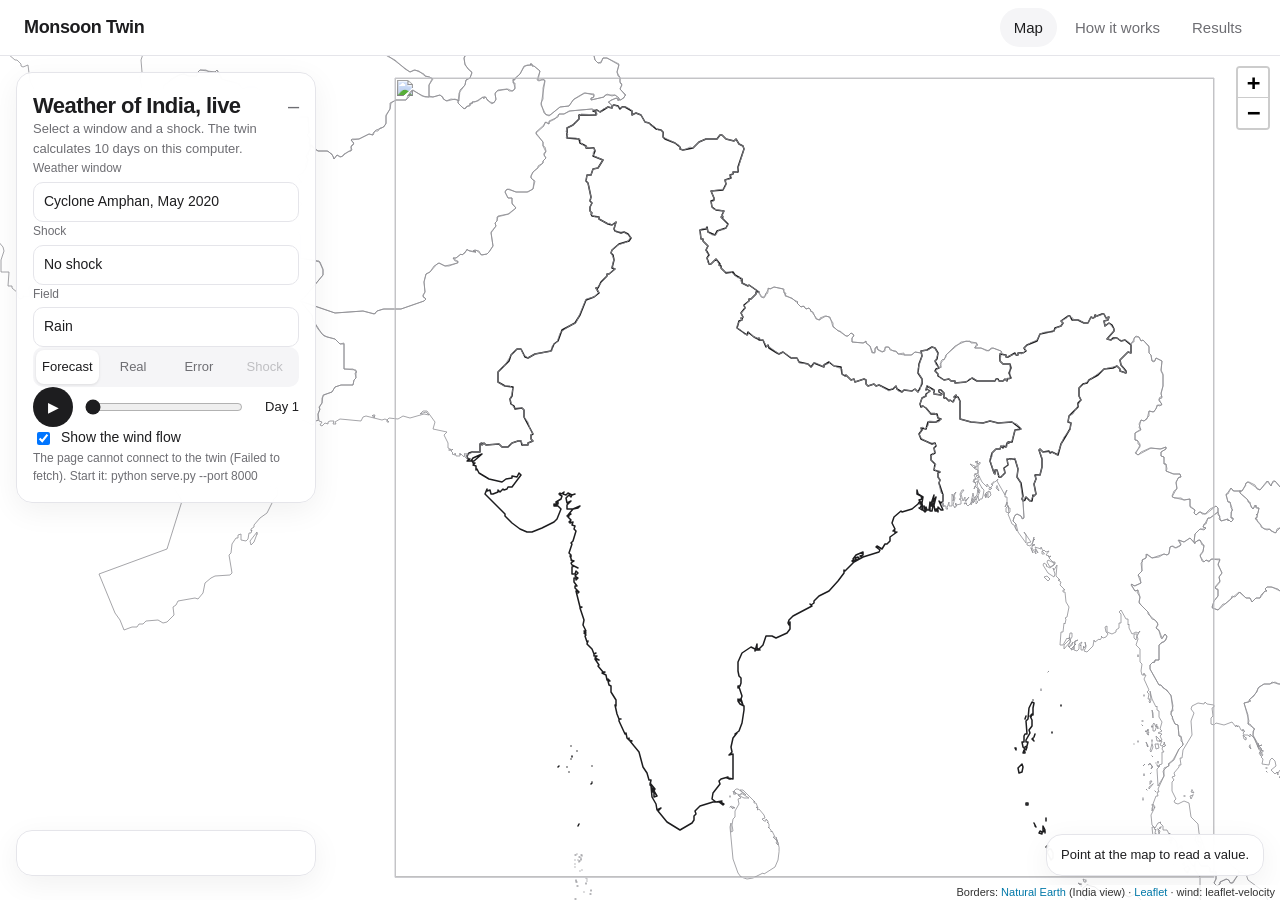
==== demo/index.html @ eb4d4fef "Add local demo site: live map with wind flow, captions, How it works and Results pages" ====
<!doctype html>
<html lang="en">
<head>
<meta charset="utf-8">
<meta name="viewport" content="width=device-width, initial-scale=1">
<title>Monsoon Twin · Map</title>
<link rel="icon" href="data:,">
<link rel="stylesheet" href="vendor/leaflet.css">
<link rel="stylesheet" href="vendor/leaflet-velocity.min.css">
<link rel="stylesheet" href="style.css">
</head>
<body>
<header class="top">
  <a class="brand" href="index.html">Monsoon Twin</a>
  <nav aria-label="Pages"><a href="index.html" aria-current="page">Map</a><a href="how.html">How it works</a><a href="results.html">Results</a></nav>
</header>
<div class="mapwrap">
  <div id="map" role="application" aria-label="Map of India with the twin's weather"></div>

  <details class="card panel" id="panel" open>
    <summary><h1>Weather of India, live</h1></summary>
    <p class="hint">Select a window and a shock. The twin calculates 10 days on this computer.</p>
    <label>Weather window <select id="win"></select></label>
    <label>Shock
      <select id="shock">
        <option value="none">No shock</option>
        <option value="warm_ocean">Warmer Bay of Bengal (+3 °C, +15% moisture)</option>
        <option value="monsoon_stall">Weaker Arabian Sea wind (−40%)</option>
        <option value="arabian_heat">Warmer Arabian Sea (+2.5 °C)</option>
      </select>
    </label>
    <label>Field
      <select id="field">
        <option value="1">Rain</option><option value="0">Temperature</option><option value="6">Wind speed</option>
        <option value="5">Water vapour</option><option value="4">Sea-level pressure</option>
      </select>
    </label>
    <div class="seg four" role="group" aria-label="View">
      <button data-view="forecast" aria-pressed="true">Forecast</button>
      <button data-view="real" aria-pressed="false">Real</button>
      <button data-view="error" aria-pressed="false">Error</button>
      <button data-view="shock" id="v-shock" aria-pressed="false" disabled>Shock</button>
    </div>
    <div class="dayrow">
      <button class="play" id="play" aria-label="Play">▶</button>
      <input id="day" type="range" min="1" max="8" value="1" aria-label="Forecast day">
      <span class="daylabel" id="daylabel">Day 1</span>
    </div>
    <label class="check"><input type="checkbox" id="wind" checked> Show the wind flow</label>
    <div class="status" id="status" role="status"></div>
  </details>

  <div class="card caption" id="cap" aria-live="polite">
    <div class="t" id="captitle"></div>
    <p id="captext"></p>
  </div>

  <div class="card legend">
    <div class="title" id="legtitle"></div>
    <canvas id="bar" width="300" height="10"></canvas>
    <div class="ticks"><span id="lo"></span><span id="mid"></span><span id="hi"></span></div>
  </div>
  <div class="card readout" id="readout">Point at the map to read a value.</div>
</div>
<script src="vendor/leaflet.js"></script>
<script src="vendor/leaflet-velocity.min.js"></script>
<script src="data/borders.js"></script>
<script src="windows.js"></script>
<script src="app.js"></script>
</body>
</html>
---- demo/vendor/leaflet.css ----
/* required styles */

.leaflet-pane,
.leaflet-tile,
.leaflet-marker-icon,
.leaflet-marker-shadow,
.leaflet-tile-container,
.leaflet-pane > svg,
.leaflet-pane > canvas,
.leaflet-zoom-box,
.leaflet-image-layer,
.leaflet-layer {
	position: absolute;
	left: 0;
	top: 0;
	}
.leaflet-container {
	overflow: hidden;
	}
.leaflet-tile,
.leaflet-marker-icon,
.leaflet-marker-shadow {
	-webkit-user-select: none;
	   -moz-user-select: none;
	        user-select: none;
	  -webkit-user-drag: none;
	}
/* Prevents IE11 from highlighting tiles in blue */
.leaflet-tile::selection {
	background: transparent;
}
/* Safari renders non-retina tile on retina better with this, but Chrome is worse */
.leaflet-safari .leaflet-tile {
	image-rendering: -webkit-optimize-contrast;
	}
/* hack that prevents hw layers "stretching" when loading new tiles */
.leaflet-safari .leaflet-tile-container {
	width: 1600px;
	height: 1600px;
	-webkit-transform-origin: 0 0;
	}
.leaflet-marker-icon,
.leaflet-marker-shadow {
	display: block;
	}
/* .leaflet-container svg: reset svg max-width decleration shipped in Joomla! (joomla.org) 3.x */
/* .leaflet-container img: map is broken in FF if you have max-width: 100% on tiles */
.leaflet-container .leaflet-overlay-pane svg {
	max-width: none !important;
	max-height: none !important;
	}
.leaflet-container .leaflet-marker-pane img,
.leaflet-container .leaflet-shadow-pane img,
.leaflet-container .leaflet-tile-pane img,
.leaflet-container img.leaflet-image-layer,
.leaflet-container .leaflet-tile {
	max-width: none !important;
	max-height: none !important;
	width: auto;
	padding: 0;
	}

.leaflet-container img.leaflet-tile {
	/* See: https://bugs.chromium.org/p/chromium/issues/detail?id=600120 */
	mix-blend-mode: plus-lighter;
}

.leaflet-container.leaflet-touch-zoom {
	-ms-touch-action: pan-x pan-y;
	touch-action: pan-x pan-y;
	}
.leaflet-container.leaflet-touch-drag {
	-ms-touch-action: pinch-zoom;
	/* Fallback for FF which doesn't support pinch-zoom */
	touch-action: none;
	touch-action: pinch-zoom;
}
.leaflet-container.leaflet-touch-drag.leaflet-touch-zoom {
	-ms-touch-action: none;
	touch-action: none;
}
.leaflet-container {
	-webkit-tap-highlight-color: transparent;
}
.leaflet-container a {
	-webkit-tap-highlight-color: rgba(51, 181, 229, 0.4);
}
.leaflet-tile {
	filter: inherit;
	visibility: hidden;
	}
.leaflet-tile-loaded {
	visibility: inherit;
	}
.leaflet-zoom-box {
	width: 0;
	height: 0;
	-moz-box-sizing: border-box;
	     box-sizing: border-box;
	z-index: 800;
	}
/* workaround for https://bugzilla.mozilla.org/show_bug.cgi?id=888319 */
.leaflet-overlay-pane svg {
	-moz-user-select: none;
	}

.leaflet-pane         { z-index: 400; }

.leaflet-tile-pane    { z-index: 200; }
.leaflet-overlay-pane { z-index: 400; }
.leaflet-shadow-pane  { z-index: 500; }
.leaflet-marker-pane  { z-index: 600; }
.leaflet-tooltip-pane   { z-index: 650; }
.leaflet-popup-pane   { z-index: 700; }

.leaflet-map-pane canvas { z-index: 100; }
.leaflet-map-pane svg    { z-index: 200; }

.leaflet-vml-shape {
	width: 1px;
	height: 1px;
	}
.lvml {
	behavior: url(#default#VML);
	display: inline-block;
	position: absolute;
	}


/* control positioning */

.leaflet-control {
	position: relative;
	z-index: 800;
	pointer-events: visiblePainted; /* IE 9-10 doesn't have auto */
	pointer-events: auto;
	}
.leaflet-top,
.leaflet-bottom {
	position: absolute;
	z-index: 1000;
	pointer-events: none;
	}
.leaflet-top {
	top: 0;
	}
.leaflet-right {
	right: 0;
	}
.leaflet-bottom {
	bottom: 0;
	}
.leaflet-left {
	left: 0;
	}
.leaflet-control {
	float: left;
	clear: both;
	}
.leaflet-right .leaflet-control {
	float: right;
	}
.leaflet-top .leaflet-control {
	margin-top: 10px;
	}
.leaflet-bottom .leaflet-control {
	margin-bottom: 10px;
	}
.leaflet-left .leaflet-control {
	margin-left: 10px;
	}
.leaflet-right .leaflet-control {
	margin-right: 10px;
	}


/* zoom and fade animations */

.leaflet-fade-anim .leaflet-popup {
	opacity: 0;
	-webkit-transition: opacity 0.2s linear;
	   -moz-transition: opacity 0.2s linear;
	        transition: opacity 0.2s linear;
	}
.leaflet-fade-anim .leaflet-map-pane .leaflet-popup {
	opacity: 1;
	}
.leaflet-zoom-animated {
	-webkit-transform-origin: 0 0;
	    -ms-transform-origin: 0 0;
	        transform-origin: 0 0;
	}
svg.leaflet-zoom-animated {
	will-change: transform;
}

.leaflet-zoom-anim .leaflet-zoom-animated {
	-webkit-transition: -webkit-transform 0.25s cubic-bezier(0,0,0.25,1);
	   -moz-transition:    -moz-transform 0.25s cubic-bezier(0,0,0.25,1);
	        transition:         transform 0.25s cubic-bezier(0,0,0.25,1);
	}
.leaflet-zoom-anim .leaflet-tile,
.leaflet-pan-anim .leaflet-tile {
	-webkit-transition: none;
	   -moz-transition: none;
	        transition: none;
	}

.leaflet-zoom-anim .leaflet-zoom-hide {
	visibility: hidden;
	}


/* cursors */

.leaflet-interactive {
	cursor: pointer;
	}
.leaflet-grab {
	cursor: -webkit-grab;
	cursor:    -moz-grab;
	cursor:         grab;
	}
.leaflet-crosshair,
.leaflet-crosshair .leaflet-interactive {
	cursor: crosshair;
	}
.leaflet-popup-pane,
.leaflet-control {
	cursor: auto;
	}
.leaflet-dragging .leaflet-grab,
.leaflet-dragging .leaflet-grab .leaflet-interactive,
.leaflet-dragging .leaflet-marker-draggable {
	cursor: move;
	cursor: -webkit-grabbing;
	cursor:    -moz-grabbing;
	cursor:         grabbing;
	}

/* marker & overlays interactivity */
.leaflet-marker-icon,
.leaflet-marker-shadow,
.leaflet-image-layer,
.leaflet-pane > svg path,
.leaflet-tile-container {
	pointer-events: none;
	}

.leaflet-marker-icon.leaflet-interactive,
.leaflet-image-layer.leaflet-interactive,
.leaflet-pane > svg path.leaflet-interactive,
svg.leaflet-image-layer.leaflet-interactive path {
	pointer-events: visiblePainted; /* IE 9-10 doesn't have auto */
	pointer-events: auto;
	}

/* visual tweaks */

.leaflet-container {
	background: #ddd;
	outline-offset: 1px;
	}
.leaflet-container a {
	color: #0078A8;
	}
.leaflet-zoom-box {
	border: 2px dotted #38f;
	background: rgba(255,255,255,0.5);
	}


/* general typography */
.leaflet-container {
	font-family: "Helvetica Neue", Arial, Helvetica, sans-serif;
	font-size: 12px;
	font-size: 0.75rem;
	line-height: 1.5;
	}


/* general toolbar styles */

.leaflet-bar {
	box-shadow: 0 1px 5px rgba(0,0,0,0.65);
	border-radius: 4px;
	}
.leaflet-bar a {
	background-color: #fff;
	border-bottom: 1px solid #ccc;
	width: 26px;
	height: 26px;
	line-height: 26px;
	display: block;
	text-align: center;
	text-decoration: none;
	color: black;
	}
.leaflet-bar a,
.leaflet-control-layers-toggle {
	background-position: 50% 50%;
	background-repeat: no-repeat;
	display: block;
	}
.leaflet-bar a:hover,
.leaflet-bar a:focus {
	background-color: #f4f4f4;
	}
.leaflet-bar a:first-child {
	border-top-left-radius: 4px;
	border-top-right-radius: 4px;
	}
.leaflet-bar a:last-child {
	border-bottom-left-radius: 4px;
	border-bottom-right-radius: 4px;
	border-bottom: none;
	}
.leaflet-bar a.leaflet-disabled {
	cursor: default;
	background-color: #f4f4f4;
	color: #bbb;
	}

.leaflet-touch .leaflet-bar a {
	width: 30px;
	height: 30px;
	line-height: 30px;
	}
.leaflet-touch .leaflet-bar a:first-child {
	border-top-left-radius: 2px;
	border-top-right-radius: 2px;
	}
.leaflet-touch .leaflet-bar a:last-child {
	border-bottom-left-radius: 2px;
	border-bottom-right-radius: 2px;
	}

/* zoom control */

.leaflet-control-zoom-in,
.leaflet-control-zoom-out {
	font: bold 18px 'Lucida Console', Monaco, monospace;
	text-indent: 1px;
	}

.leaflet-touch .leaflet-control-zoom-in, .leaflet-touch .leaflet-control-zoom-out  {
	font-size: 22px;
	}


/* layers control */

.leaflet-control-layers {
	box-shadow: 0 1px 5px rgba(0,0,0,0.4);
	background: #fff;
	border-radius: 5px;
	}
.leaflet-control-layers-toggle {
	background-image: url(images/layers.png);
	width: 36px;
	height: 36px;
	}
.leaflet-retina .leaflet-control-layers-toggle {
	background-image: url(images/layers-2x.png);
	background-size: 26px 26px;
	}
.leaflet-touch .leaflet-control-layers-toggle {
	width: 44px;
	height: 44px;
	}
.leaflet-control-layers .leaflet-control-layers-list,
.leaflet-control-layers-expanded .leaflet-control-layers-toggle {
	display: none;
	}
.leaflet-control-layers-expanded .leaflet-control-layers-list {
	display: block;
	position: relative;
	}
.leaflet-control-layers-expanded {
	padding: 6px 10px 6px 6px;
	color: #333;
	background: #fff;
	}
.leaflet-control-layers-scrollbar {
	overflow-y: scroll;
	overflow-x: hidden;
	padding-right: 5px;
	}
.leaflet-control-layers-selector {
	margin-top: 2px;
	position: relative;
	top: 1px;
	}
.leaflet-control-layers label {
	display: block;
	font-size: 13px;
	font-size: 1.08333em;
	}
.leaflet-control-layers-separator {
	height: 0;
	border-top: 1px solid #ddd;
	margin: 5px -10px 5px -6px;
	}

/* Default icon URLs */
.leaflet-default-icon-path { /* used only in path-guessing heuristic, see L.Icon.Default */
	background-image: url(images/marker-icon.png);
	}


/* attribution and scale controls */

.leaflet-container .leaflet-control-attribution {
	background: #fff;
	background: rgba(255, 255, 255, 0.8);
	margin: 0;
	}
.leaflet-control-attribution,
.leaflet-control-scale-line {
	padding: 0 5px;
	color: #333;
	line-height: 1.4;
	}
.leaflet-control-attribution a {
	text-decoration: none;
	}
.leaflet-control-attribution a:hover,
.leaflet-control-attribution a:focus {
	text-decoration: underline;
	}
.leaflet-attribution-flag {
	display: inline !important;
	vertical-align: baseline !important;
	width: 1em;
	height: 0.6669em;
	}
.leaflet-left .leaflet-control-scale {
	margin-left: 5px;
	}
.leaflet-bottom .leaflet-control-scale {
	margin-bottom: 5px;
	}
.leaflet-control-scale-line {
	border: 2px solid #777;
	border-top: none;
	line-height: 1.1;
	padding: 2px 5px 1px;
	white-space: nowrap;
	-moz-box-sizing: border-box;
	     box-sizing: border-box;
	background: rgba(255, 255, 255, 0.8);
	text-shadow: 1px 1px #fff;
	}
.leaflet-control-scale-line:not(:first-child) {
	border-top: 2px solid #777;
	border-bottom: none;
	margin-top: -2px;
	}
.leaflet-control-scale-line:not(:first-child):not(:last-child) {
	border-bottom: 2px solid #777;
	}

.leaflet-touch .leaflet-control-attribution,
.leaflet-touch .leaflet-control-layers,
.leaflet-touch .leaflet-bar {
	box-shadow: none;
	}
.leaflet-touch .leaflet-control-layers,
.leaflet-touch .leaflet-bar {
	border: 2px solid rgba(0,0,0,0.2);
	background-clip: padding-box;
	}


/* popup */

.leaflet-popup {
	position: absolute;
	text-align: center;
	margin-bottom: 20px;
	}
.leaflet-popup-content-wrapper {
	padding: 1px;
	text-align: left;
	border-radius: 12px;
	}
.leaflet-popup-content {
	margin: 13px 24px 13px 20px;
	line-height: 1.3;
	font-size: 13px;
	font-size: 1.08333em;
	min-height: 1px;
	}
.leaflet-popup-content p {
	margin: 17px 0;
	margin: 1.3em 0;
	}
.leaflet-popup-tip-container {
	width: 40px;
	height: 20px;
	position: absolute;
	left: 50%;
	margin-top: -1px;
	margin-left: -20px;
	overflow: hidden;
	pointer-events: none;
	}
.leaflet-popup-tip {
	width: 17px;
	height: 17px;
	padding: 1px;

	margin: -10px auto 0;
	pointer-events: auto;

	-webkit-transform: rotate(45deg);
	   -moz-transform: rotate(45deg);
	    -ms-transform: rotate(45deg);
	        transform: rotate(45deg);
	}
.leaflet-popup-content-wrapper,
.leaflet-popup-tip {
	background: white;
	color: #333;
	box-shadow: 0 3px 14px rgba(0,0,0,0.4);
	}
.leaflet-container a.leaflet-popup-close-button {
	position: absolute;
	top: 0;
	right: 0;
	border: none;
	text-align: center;
	width: 24px;
	height: 24px;
	font: 16px/24px Tahoma, Verdana, sans-serif;
	color: #757575;
	text-decoration: none;
	background: transparent;
	}
.leaflet-container a.leaflet-popup-close-button:hover,
.leaflet-container a.leaflet-popup-close-button:focus {
	color: #585858;
	}
.leaflet-popup-scrolled {
	overflow: auto;
	}

.leaflet-oldie .leaflet-popup-content-wrapper {
	-ms-zoom: 1;
	}
.leaflet-oldie .leaflet-popup-tip {
	width: 24px;
	margin: 0 auto;

	-ms-filter: "progid:DXImageTransform.Microsoft.Matrix(M11=0.70710678, M12=0.70710678, M21=-0.70710678, M22=0.70710678)";
	filter: progid:DXImageTransform.Microsoft.Matrix(M11=0.70710678, M12=0.70710678, M21=-0.70710678, M22=0.70710678);
	}

.leaflet-oldie .leaflet-control-zoom,
.leaflet-oldie .leaflet-control-layers,
.leaflet-oldie .leaflet-popup-content-wrapper,
.leaflet-oldie .leaflet-popup-tip {
	border: 1px solid #999;
	}


/* div icon */

.leaflet-div-icon {
	background: #fff;
	border: 1px solid #666;
	}


/* Tooltip */
/* Base styles for the element that has a tooltip */
.leaflet-tooltip {
	position: absolute;
	padding: 6px;
	background-color: #fff;
	border: 1px solid #fff;
	border-radius: 3px;
	color: #222;
	white-space: nowrap;
	-webkit-user-select: none;
	-moz-user-select: none;
	-ms-user-select: none;
	user-select: none;
	pointer-events: none;
	box-shadow: 0 1px 3px rgba(0,0,0,0.4);
	}
.leaflet-tooltip.leaflet-interactive {
	cursor: pointer;
	pointer-events: auto;
	}
.leaflet-tooltip-top:before,
.leaflet-tooltip-bottom:before,
.leaflet-tooltip-left:before,
.leaflet-tooltip-right:before {
	position: absolute;
	pointer-events: none;
	border: 6px solid transparent;
	background: transparent;
	content: "";
	}

/* Directions */

.leaflet-tooltip-bottom {
	margin-top: 6px;
}
.leaflet-tooltip-top {
	margin-top: -6px;
}
.leaflet-tooltip-bottom:before,
.leaflet-tooltip-top:before {
	left: 50%;
	margin-left: -6px;
	}
.leaflet-tooltip-top:before {
	bottom: 0;
	margin-bottom: -12px;
	border-top-color: #fff;
	}
.leaflet-tooltip-bottom:before {
	top: 0;
	margin-top: -12px;
	margin-left: -6px;
	border-bottom-color: #fff;
	}
.leaflet-tooltip-left {
	margin-left: -6px;
}
.leaflet-tooltip-right {
	margin-left: 6px;
}
.leaflet-tooltip-left:before,
.leaflet-tooltip-right:before {
	top: 50%;
	margin-top: -6px;
	}
.leaflet-tooltip-left:before {
	right: 0;
	margin-right: -12px;
	border-left-color: #fff;
	}
.leaflet-tooltip-right:before {
	left: 0;
	margin-left: -12px;
	border-right-color: #fff;
	}

/* Printing */

@media print {
	/* Prevent printers from removing background-images of controls. */
	.leaflet-control {
		-webkit-print-color-adjust: exact;
		print-color-adjust: exact;
		}
	}
---- demo/style.css ----
:root {
  --bg: #ffffff; --ink: #1d1d1f; --muted: #6e6e73; --line: #e5e5ea; --soft: #f5f5f7;
  --accent: #0a66d6; --ease: cubic-bezier(.2, .8, .2, 1); --header: 56px;
  color-scheme: light;
}
* { box-sizing: border-box; }
html, body { margin: 0; background: var(--bg); color: var(--ink); }
body { font: 16px/1.55 -apple-system, BlinkMacSystemFont, "SF Pro Text", "Helvetica Neue", sans-serif; }
a { color: inherit; }

/* header and page navigation */
.top { height: var(--header); display: flex; align-items: center; justify-content: space-between; padding: 0 24px;
       border-bottom: 1px solid var(--line); background: var(--bg); position: relative; z-index: 1000; }
.brand { font-weight: 600; letter-spacing: -0.02em; font-size: 18px; text-decoration: none; }
.top nav { display: flex; gap: 4px; }
.top nav a { text-decoration: none; color: var(--muted); padding: 8px 14px; border-radius: 999px; font-size: 15px;
             transition: background .2s var(--ease), color .2s var(--ease); }
.top nav a:hover { background: var(--soft); color: var(--ink); }
.top nav a[aria-current="page"] { color: var(--ink); background: var(--soft); font-weight: 500; }
a:focus-visible, button:focus-visible, select:focus-visible, input:focus-visible { outline: 2px solid var(--accent); outline-offset: 2px; }

/* map page */
.mapwrap { position: relative; height: calc(100vh - var(--header)); height: calc(100dvh - var(--header)); }
#map { position: absolute; inset: 0; background: var(--bg); }
.leaflet-container { background: var(--bg); font: inherit; }
.card { position: absolute; z-index: 900; background: rgba(255, 255, 255, .92); backdrop-filter: blur(12px);
        border: 1px solid var(--line); border-radius: 16px; box-shadow: 0 8px 30px rgba(0, 0, 0, .06); }
.panel { top: 16px; left: 16px; width: min(300px, calc(100% - 32px)); padding: 16px; display: grid; gap: 12px; }
.panel h1 { font-size: 22px; letter-spacing: -0.025em; margin: 0; font-weight: 600; }
.hint { color: var(--muted); font-size: 13px; margin: -4px 0 0; }
label { display: grid; gap: 4px; font-size: 12px; font-weight: 500; color: var(--muted); }
select { appearance: none; font: inherit; font-size: 14px; color: var(--ink); background: var(--bg); min-height: 40px;
         padding: 8px 10px; border: 1px solid var(--line); border-radius: 10px; transition: border-color .2s var(--ease); }
select:hover { border-color: #c7c7cc; }
.seg { display: grid; grid-template-columns: repeat(3, 1fr); background: var(--soft); border-radius: 10px; padding: 3px; gap: 3px; }
.seg button { font: inherit; font-size: 13px; border: 0; background: transparent; color: var(--muted); border-radius: 8px;
              min-height: 34px; cursor: pointer; transition: background .2s var(--ease), color .2s var(--ease); }
.seg button[aria-pressed="true"] { background: var(--bg); color: var(--ink); box-shadow: 0 1px 3px rgba(0, 0, 0, .1); font-weight: 500; }
.seg button:disabled { opacity: .4; cursor: not-allowed; }
.dayrow { display: grid; grid-template-columns: 40px 1fr auto; align-items: center; gap: 10px; }
.play { width: 40px; height: 40px; border-radius: 50%; border: 0; background: var(--ink); color: #fff; cursor: pointer;
        font-size: 14px; transition: transform .15s var(--ease); }
.play:hover { transform: scale(1.05); }
input[type=range] { accent-color: var(--ink); width: 100%; }
.daylabel { font-size: 13px; font-variant-numeric: tabular-nums; min-width: 48px; text-align: right; }
.check { display: flex; align-items: center; gap: 8px; font-size: 14px; color: var(--ink); font-weight: 400; }
.status { font-size: 12px; color: var(--muted); min-height: 18px; }
.legend { left: 16px; bottom: 24px; padding: 12px 14px; width: min(300px, calc(100% - 32px)); }
.legend .title { font-size: 12px; font-weight: 500; color: var(--muted); margin-bottom: 6px; }
.legend canvas { width: 100%; height: 10px; border-radius: 5px; display: block; }
.legend .ticks { display: flex; justify-content: space-between; font-size: 12px; font-variant-numeric: tabular-nums; margin-top: 4px; }
.readout { right: 16px; bottom: 24px; padding: 10px 14px; font-size: 13px; font-variant-numeric: tabular-nums; min-width: 200px; }
.leaflet-control-attribution { font-size: 11px; }

/* text pages */
.page { padding: 48px 48px 64px; max-width: 1600px; margin: 0 auto; }
.page h1 { font-size: 44px; letter-spacing: -0.035em; line-height: 1.05; margin: 0 0 12px; font-weight: 600; }
.lede { font-size: 19px; color: var(--muted); max-width: 820px; margin: 0 0 40px; }
.grid { display: grid; grid-template-columns: repeat(auto-fit, minmax(260px, 1fr)); gap: 24px; }
.block { border-top: 1px solid var(--ink); padding-top: 16px; }
.block h2 { font-size: 19px; letter-spacing: -0.015em; margin: 0 0 8px; font-weight: 600; }
.block p, .block li { color: #3a3a3c; margin: 0 0 8px; }
.block ol { padding-left: 20px; margin: 0; }
.tiles { display: grid; grid-template-columns: repeat(auto-fit, minmax(220px, 1fr)); gap: 16px; margin-bottom: 32px; }
.tile { background: var(--soft); border-radius: 16px; padding: 20px; }
.tile .k { font-size: 13px; color: var(--muted); }
.tile .v { font-size: 40px; letter-spacing: -0.03em; font-weight: 600; font-variant-numeric: tabular-nums; }
.tile .s { font-size: 13px; color: var(--muted); }
table { width: 100%; border-collapse: collapse; font-size: 15px; font-variant-numeric: tabular-nums; }
th, td { text-align: left; padding: 12px 10px; border-bottom: 1px solid var(--line); }
th { font-weight: 500; color: var(--muted); font-size: 13px; }
.num { text-align: right; }
.note { color: var(--muted); font-size: 14px; max-width: 900px; }
@media (max-width: 720px) {
  .page { padding: 32px 16px 48px; } .page h1 { font-size: 34px; }
  .top { padding: 0 12px; } .top nav a { padding: 8px 10px; font-size: 14px; }
  .readout { display: none; }
}

/* day caption: what is happening */
.caption { top: 16px; left: 340px; right: 72px; margin: 0 auto; max-width: 640px; padding: 14px 18px;
           opacity: 0; transform: translateY(-6px); transition: opacity .6s var(--ease), transform .6s var(--ease); }
.caption.in { opacity: 1; transform: none; }
.caption .t { font-size: 12px; font-weight: 600; letter-spacing: .02em; color: var(--muted); text-transform: uppercase; margin-bottom: 4px; }
.caption p { margin: 0; font-size: 16px; line-height: 1.45; }
.seg.four { grid-template-columns: repeat(4, 1fr); }
@media (max-width: 720px) {
  .caption { left: 16px; right: 16px; top: auto; bottom: 120px; }
  .panel { max-height: 46vh; overflow: auto; }
}

/* the control panel: drop-downs fit the card; a disclosure on phones */
.panel label, .panel select { min-width: 0; width: 100%; }
.panel select { text-overflow: ellipsis; }
.panel summary { list-style: none; cursor: pointer; display: flex; align-items: center; justify-content: space-between; }
.panel summary::-webkit-details-marker { display: none; }
.panel summary::after { content: "–"; color: var(--muted); font-size: 20px; line-height: 1; }
.panel:not([open]) summary::after { content: "+"; }
.panel:not([open]) { gap: 0; }
details.panel[open] > :not(summary) { animation: fade .25s var(--ease); }
@keyframes fade { from { opacity: 0; transform: translateY(-4px); } to { opacity: 1; transform: none; } }
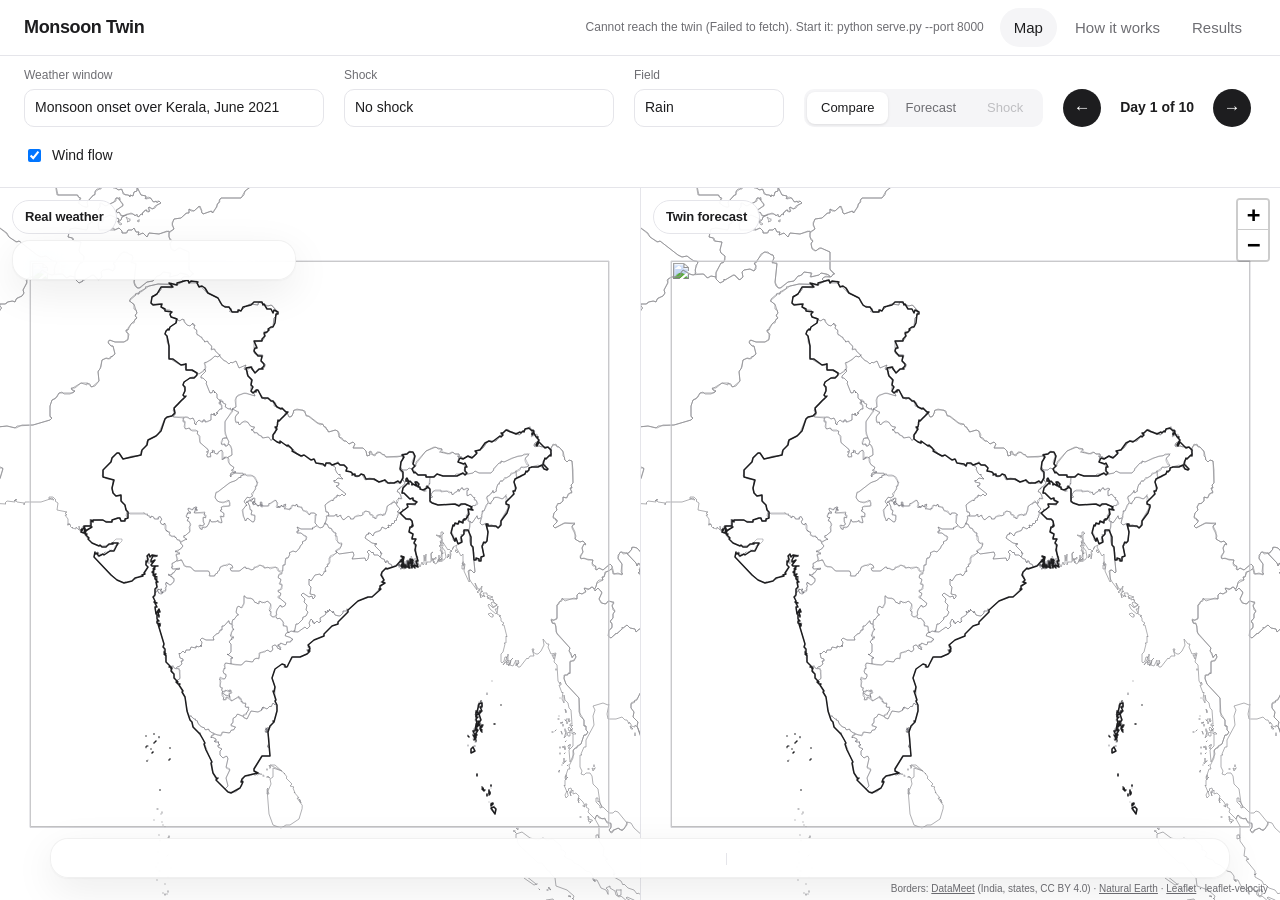
==== commit 0f4e908d: "Demo: real weather left, step-by-step days, peak and error markers, headline" ====
--- a/demo/index.html
+++ b/demo/index.html
@@ -9,62 +9,79 @@
 <link rel="stylesheet" href="vendor/leaflet-velocity.min.css">
 <link rel="stylesheet" href="style.css">
 </head>
-<body>
+<body class="app">
 <header class="top">
   <a class="brand" href="index.html">Monsoon Twin</a>
+  <div class="status" id="status" role="status"></div>
   <nav aria-label="Pages"><a href="index.html" aria-current="page">Map</a><a href="how.html">How it works</a><a href="results.html">Results</a></nav>
 </header>
-<div class="mapwrap">
-  <div id="map" role="application" aria-label="Map of India with the twin's weather"></div>
 
-  <details class="card panel" id="panel" open>
-    <summary><h1>Weather of India, live</h1></summary>
-    <p class="hint">Select a window and a shock. The twin calculates 10 days on this computer.</p>
-    <label>Weather window <select id="win"></select></label>
-    <label>Shock
-      <select id="shock">
-        <option value="none">No shock</option>
-        <option value="warm_ocean">Warmer Bay of Bengal (+3 °C, +15% moisture)</option>
-        <option value="monsoon_stall">Weaker Arabian Sea wind (−40%)</option>
-        <option value="arabian_heat">Warmer Arabian Sea (+2.5 °C)</option>
-      </select>
-    </label>
-    <label>Field
-      <select id="field">
-        <option value="1">Rain</option><option value="0">Temperature</option><option value="6">Wind speed</option>
-        <option value="5">Water vapour</option><option value="4">Sea-level pressure</option>
-      </select>
-    </label>
-    <div class="seg four" role="group" aria-label="View">
-      <button data-view="forecast" aria-pressed="true">Forecast</button>
-      <button data-view="real" aria-pressed="false">Real</button>
-      <button data-view="error" aria-pressed="false">Error</button>
-      <button data-view="shock" id="v-shock" aria-pressed="false" disabled>Shock</button>
-    </div>
-    <div class="dayrow">
-      <button class="play" id="play" aria-label="Play">▶</button>
-      <input id="day" type="range" min="1" max="8" value="1" aria-label="Forecast day">
-      <span class="daylabel" id="daylabel">Day 1</span>
-    </div>
-    <label class="check"><input type="checkbox" id="wind" checked> Show the wind flow</label>
-    <div class="status" id="status" role="status"></div>
-  </details>
+<div class="toolbar" role="toolbar" aria-label="Map controls">
+  <label>Weather window <select id="win"></select></label>
+  <label>Shock
+    <select id="shock">
+      <option value="none">No shock</option>
+      <option value="warm_ocean">Warmer Bay of Bengal (+3 °C, +15% moisture)</option>
+      <option value="monsoon_stall">Weaker Arabian Sea wind (−40%)</option>
+      <option value="arabian_heat">Warmer Arabian Sea (+2.5 °C)</option>
+    </select>
+  </label>
+  <label>Field
+    <select id="field">
+      <option value="1">Rain</option><option value="0">Temperature</option><option value="6">Wind speed</option>
+      <option value="5">Water vapour</option><option value="4">Sea-level pressure</option>
+    </select>
+  </label>
+  <div class="seg" role="group" aria-label="View">
+    <button data-view="compare" aria-pressed="true">Compare</button>
+    <button data-view="forecast" aria-pressed="false">Forecast</button>
+    <button data-view="shock" id="v-shock" aria-pressed="false" disabled>Shock</button>
+  </div>
+  <div class="dayrow">
+    <button class="step" id="prev" aria-label="Previous day" title="Previous day (←)">←</button>
+    <span class="daylabel" id="daylabel">Day 1 of 10</span>
+    <button class="step" id="next" aria-label="Next day" title="Next day (→)">→</button>
+  </div>
+  <label class="check"><input type="checkbox" id="wind" checked> Wind flow</label>
+</div>
 
-  <div class="card caption" id="cap" aria-live="polite">
-    <div class="t" id="captitle"></div>
-    <p id="captext"></p>
+<div class="mapwrap two" id="wrap">
+  <div class="pane" id="paneA">
+    <div class="maplabel" id="title0">Real weather</div>
+    <div class="map" id="mapA" role="application" aria-label="Map of the real weather, or of the selected view"></div>
+  </div>
+  <div class="pane" id="paneB">
+    <div class="maplabel" id="title1">Twin forecast</div>
+    <div class="map" id="mapB" role="application" aria-label="Map of the twin's forecast"></div>
   </div>
 
   <div class="card legend">
     <div class="title" id="legtitle"></div>
-    <canvas id="bar" width="300" height="10"></canvas>
-    <div class="ticks"><span id="lo"></span><span id="mid"></span><span id="hi"></span></div>
+    <canvas id="bar" width="260" height="8"></canvas>
+    <div class="ticks"><span id="lo"></span><span id="hi"></span></div>
   </div>
-  <div class="card readout" id="readout">Point at the map to read a value.</div>
+
+  <section class="card dock" id="dock" aria-live="polite" aria-label="The selected day in numbers">
+    <div class="daytext">
+      <div class="eyebrow" id="eyebrow"></div>
+      <h2 class="headline" id="headline"></h2>
+      <p class="caption" id="captext"></p>
+      <div class="stats" id="stats"></div>
+    </div>
+    <div class="days">
+      <div class="tlhead" id="tlhead"></div>
+      <div class="timeline" id="timeline"></div>
+    </div>
+  </section>
+
+  <div class="card tip" id="tip" hidden></div>
+  <div class="credit">Borders: <a href="https://github.com/datameet/maps">DataMeet</a> (India, states, CC BY 4.0) ·
+    <a href="https://www.naturalearthdata.com">Natural Earth</a> · <a href="https://leafletjs.com">Leaflet</a> · leaflet-velocity</div>
 </div>
 <script src="vendor/leaflet.js"></script>
 <script src="vendor/leaflet-velocity.min.js"></script>
 <script src="data/borders.js"></script>
+<script src="data/india.js"></script>
 <script src="windows.js"></script>
 <script src="app.js"></script>
 </body>
--- a/demo/style.css
+++ b/demo/style.css
@@ -7,9 +7,10 @@
 html, body { margin: 0; background: var(--bg); color: var(--ink); }
 body { font: 16px/1.55 -apple-system, BlinkMacSystemFont, "SF Pro Text", "Helvetica Neue", sans-serif; }
 a { color: inherit; }
+a:focus-visible, button:focus-visible, select:focus-visible, input:focus-visible { outline: 2px solid var(--accent); outline-offset: 2px; }
 
 /* header and page navigation */
-.top { height: var(--header); display: flex; align-items: center; justify-content: space-between; padding: 0 24px;
+.top { height: var(--header); flex: none; display: flex; align-items: center; justify-content: space-between; padding: 0 24px;
        border-bottom: 1px solid var(--line); background: var(--bg); position: relative; z-index: 1000; }
 .brand { font-weight: 600; letter-spacing: -0.02em; font-size: 18px; text-decoration: none; }
 .top nav { display: flex; gap: 4px; }
@@ -17,40 +18,101 @@
              transition: background .2s var(--ease), color .2s var(--ease); }
 .top nav a:hover { background: var(--soft); color: var(--ink); }
 .top nav a[aria-current="page"] { color: var(--ink); background: var(--soft); font-weight: 500; }
-a:focus-visible, button:focus-visible, select:focus-visible, input:focus-visible { outline: 2px solid var(--accent); outline-offset: 2px; }
 
-/* map page */
-.mapwrap { position: relative; height: calc(100vh - var(--header)); height: calc(100dvh - var(--header)); }
-#map { position: absolute; inset: 0; background: var(--bg); }
-.leaflet-container { background: var(--bg); font: inherit; }
-.card { position: absolute; z-index: 900; background: rgba(255, 255, 255, .92); backdrop-filter: blur(12px);
-        border: 1px solid var(--line); border-radius: 16px; box-shadow: 0 8px 30px rgba(0, 0, 0, .06); }
-.panel { top: 16px; left: 16px; width: min(300px, calc(100% - 32px)); padding: 16px; display: grid; gap: 12px; }
-.panel h1 { font-size: 22px; letter-spacing: -0.025em; margin: 0; font-weight: 600; }
-.hint { color: var(--muted); font-size: 13px; margin: -4px 0 0; }
-label { display: grid; gap: 4px; font-size: 12px; font-weight: 500; color: var(--muted); }
-select { appearance: none; font: inherit; font-size: 14px; color: var(--ink); background: var(--bg); min-height: 40px;
-         padding: 8px 10px; border: 1px solid var(--line); border-radius: 10px; transition: border-color .2s var(--ease); }
+/* map page: header, toolbar, then the maps fill the rest of the window */
+body.app { height: 100vh; height: 100dvh; display: flex; flex-direction: column; overflow: hidden; }
+.toolbar { flex: none; display: flex; flex-wrap: wrap; align-items: flex-end; gap: 10px 20px; padding: 10px 24px 12px;
+           border-bottom: 1px solid var(--line); background: var(--bg); z-index: 990; }
+.toolbar label { display: grid; gap: 4px; font-size: 12px; font-weight: 500; color: var(--muted); }
+select { appearance: none; font: inherit; font-size: 14px; color: var(--ink); background: var(--bg); min-height: 38px;
+         padding: 7px 10px; border: 1px solid var(--line); border-radius: 10px; text-overflow: ellipsis;
+         transition: border-color .2s var(--ease); }
 select:hover { border-color: #c7c7cc; }
-.seg { display: grid; grid-template-columns: repeat(3, 1fr); background: var(--soft); border-radius: 10px; padding: 3px; gap: 3px; }
+#win { width: 300px; } #shock { width: 270px; } #field { width: 150px; }
+.seg { display: grid; grid-template-columns: repeat(4, auto); background: var(--soft); border-radius: 10px; padding: 3px; gap: 3px; }
 .seg button { font: inherit; font-size: 13px; border: 0; background: transparent; color: var(--muted); border-radius: 8px;
-              min-height: 34px; cursor: pointer; transition: background .2s var(--ease), color .2s var(--ease); }
+              min-height: 32px; padding: 0 14px; cursor: pointer; transition: background .2s var(--ease), color .2s var(--ease); }
 .seg button[aria-pressed="true"] { background: var(--bg); color: var(--ink); box-shadow: 0 1px 3px rgba(0, 0, 0, .1); font-weight: 500; }
 .seg button:disabled { opacity: .4; cursor: not-allowed; }
-.dayrow { display: grid; grid-template-columns: 40px 1fr auto; align-items: center; gap: 10px; }
-.play { width: 40px; height: 40px; border-radius: 50%; border: 0; background: var(--ink); color: #fff; cursor: pointer;
-        font-size: 14px; transition: transform .15s var(--ease); }
-.play:hover { transform: scale(1.05); }
-input[type=range] { accent-color: var(--ink); width: 100%; }
-.daylabel { font-size: 13px; font-variant-numeric: tabular-nums; min-width: 48px; text-align: right; }
-.check { display: flex; align-items: center; gap: 8px; font-size: 14px; color: var(--ink); font-weight: 400; }
-.status { font-size: 12px; color: var(--muted); min-height: 18px; }
-.legend { left: 16px; bottom: 24px; padding: 12px 14px; width: min(300px, calc(100% - 32px)); }
+.dayrow { display: flex; align-items: center; gap: 10px; }
+.step { width: 38px; height: 38px; border-radius: 50%; border: 0; background: var(--ink); color: #fff; cursor: pointer;
+        font-size: 17px; flex: none; transition: transform .15s var(--ease), opacity .2s var(--ease); }
+.step:hover:not(:disabled) { transform: scale(1.06); }
+.step:disabled { opacity: .25; cursor: default; }
+input[type=range] { accent-color: var(--ink); width: 150px; }
+.daylabel { font-size: 14px; font-weight: 600; font-variant-numeric: tabular-nums; min-width: 92px; text-align: center; }
+.toolbar .check { display: flex; align-items: center; gap: 8px; font-size: 14px; color: var(--ink); font-weight: 400; min-height: 38px; }
+.status { font-size: 12px; color: var(--muted); margin-left: auto; margin-right: 16px; font-variant-numeric: tabular-nums; }
+
+.mapwrap { flex: 1; position: relative; display: grid; grid-template-columns: 1fr; min-height: 0; }
+.mapwrap.two { grid-template-columns: 1fr 1fr; }
+.pane { position: relative; min-width: 0; min-height: 0; }
+#paneB { display: none; border-left: 1px solid var(--line); }
+.two #paneB { display: block; }
+.two .only-one { display: none; }
+.map { position: absolute; inset: 0; background: var(--bg); }
+.leaflet-container { background: var(--bg); font: inherit; }
+.maplabel { position: absolute; z-index: 800; top: 12px; left: 12px; padding: 6px 12px; border-radius: 999px; font-size: 13px;
+            font-weight: 600; letter-spacing: -0.01em; background: rgba(255, 255, 255, .94); border: 1px solid var(--line); pointer-events: none; }
+
+.card { position: absolute; z-index: 900; background: rgba(255, 255, 255, .9); backdrop-filter: saturate(180%) blur(20px);
+        -webkit-backdrop-filter: saturate(180%) blur(20px); border: 1px solid rgba(0, 0, 0, .06); border-radius: 18px;
+        box-shadow: 0 1px 2px rgba(0, 0, 0, .04), 0 12px 40px rgba(0, 0, 0, .08); }
+.legend { left: 12px; top: 52px; padding: 10px 12px; width: 284px; }
 .legend .title { font-size: 12px; font-weight: 500; color: var(--muted); margin-bottom: 6px; }
-.legend canvas { width: 100%; height: 10px; border-radius: 5px; display: block; }
-.legend .ticks { display: flex; justify-content: space-between; font-size: 12px; font-variant-numeric: tabular-nums; margin-top: 4px; }
-.readout { right: 16px; bottom: 24px; padding: 10px 14px; font-size: 13px; font-variant-numeric: tabular-nums; min-width: 200px; }
-.leaflet-control-attribution { font-size: 11px; }
+.legend canvas { width: 100%; height: 8px; border-radius: 4px; display: block; }
+.legend .ticks { display: flex; justify-content: space-between; font-size: 11px; color: var(--muted); font-variant-numeric: tabular-nums; margin-top: 4px; }
+.credit { position: absolute; z-index: 800; right: 12px; bottom: 4px; font-size: 10px; color: var(--muted); }
+.credit a { color: var(--muted); }
+
+/* the numbers overlay: one day in detail, and all 10 days */
+.dock { left: 50%; bottom: 22px; transform: translateX(-50%); width: min(1180px, calc(100% - 32px));
+        display: grid; grid-template-columns: minmax(0, 1.3fr) minmax(0, 1fr); gap: 28px; padding: 14px 22px 12px; }
+.eyebrow { font-size: 11px; font-weight: 600; letter-spacing: .08em; text-transform: uppercase; color: var(--muted); }
+.dock .headline { font-size: 22px; line-height: 1.25; letter-spacing: -0.022em; font-weight: 650; margin: 6px 0 4px; }
+.dock .caption { font-size: 14px; line-height: 1.45; margin: 0 0 12px; color: #48484a; }
+.dock.in .daytext { animation: rise .45s var(--ease); }
+@keyframes rise { from { opacity: 0; transform: translateY(4px); } to { opacity: 1; transform: none; } }
+.stats { display: flex; flex-wrap: wrap; gap: 6px 22px; }
+.stat .k { font-size: 11px; color: var(--muted); letter-spacing: .01em; }
+.stat .v { font-size: 20px; font-weight: 600; letter-spacing: -0.02em; font-variant-numeric: tabular-nums; line-height: 1.2; }
+.stat .n { font-size: 11px; color: var(--muted); max-width: 200px; }
+.stat.good .v { color: #0b7a3e; } .stat.bad .v { color: #b3261e; }
+.stat.hot { background: #fdeceb; border-radius: 12px; padding: 4px 10px 6px; margin: -4px 0; }
+.stat.hot .v { color: #b3261e; }
+
+/* map markers: the real peak, the twin peak and the largest error */
+.pinbox { overflow: visible; }
+.pin { position: absolute; top: -12px; left: 12px; white-space: nowrap; font-size: 12px; line-height: 1; padding: 6px 9px;
+       border-radius: 999px; background: #1d1d1f; color: #fff; box-shadow: 0 4px 14px rgba(0, 0, 0, .18); font-variant-numeric: tabular-nums; }
+.pin.left { left: auto; right: 12px; }
+.pin b { font-weight: 600; margin-right: 4px; opacity: .85; }
+.pin.err { background: #b3261e; }
+.days { border-left: 1px solid var(--line); padding-left: 28px; display: flex; flex-direction: column; justify-content: flex-end; }
+.tlhead { font-size: 11px; color: var(--muted); margin-bottom: 8px; }
+.timeline { display: grid; grid-template-columns: repeat(10, minmax(0, 1fr)); gap: 6px; }
+.chip { font: inherit; border: 0; background: transparent; padding: 6px 0 4px; border-radius: 10px; cursor: pointer;
+        display: flex; flex-direction: column; align-items: center; gap: 4px; color: var(--ink);
+        transition: background .2s var(--ease); }
+.chip:hover { background: var(--soft); }
+.chip .track { height: 24px; width: 100%; display: flex; align-items: flex-end; justify-content: center; }
+.chip .bar { width: 60%; max-width: 22px; border-radius: 4px 4px 2px 2px; background: #c7c7cc; transition: background .2s var(--ease), height .4s var(--ease); }
+.chip.worse .bar { background: #e9b9b4; }
+.chip:hover .bar { background: #8e8e93; }
+.chip[aria-current="true"] .bar { background: var(--ink); }
+.chip[aria-current="true"].worse .bar { background: #b3261e; }
+.chip .val { font-size: 12px; font-weight: 600; font-variant-numeric: tabular-nums; }
+.chip .d { font-size: 10px; color: var(--muted); }
+.chip[aria-current="true"] .d { color: var(--ink); font-weight: 600; }
+
+/* the cursor tooltip */
+.tip { z-index: 950; min-width: 190px; padding: 10px 12px; pointer-events: none; border-radius: 14px; }
+.tip .state { font-size: 14px; font-weight: 600; letter-spacing: -0.01em; }
+.tip .state span { font-size: 11px; font-weight: 400; color: var(--muted); margin-left: 6px; text-transform: capitalize; }
+.tip .where { font-size: 11px; color: var(--muted); margin-bottom: 6px; }
+.tip .row { display: flex; justify-content: space-between; gap: 16px; font-size: 13px; font-variant-numeric: tabular-nums; }
+.tip .row b { font-weight: 600; }
+.tip .unit { font-size: 11px; color: var(--muted); text-align: right; }
 
 /* text pages */
 .page { padding: 48px 48px 64px; max-width: 1600px; margin: 0 auto; }
@@ -71,31 +133,14 @@
 th { font-weight: 500; color: var(--muted); font-size: 13px; }
 .num { text-align: right; }
 .note { color: var(--muted); font-size: 14px; max-width: 900px; }
+
+@media (max-width: 1100px) { .dock { grid-template-columns: 1fr; gap: 12px; } .days { border-left: 0; padding-left: 0; } }
 @media (max-width: 720px) {
   .page { padding: 32px 16px 48px; } .page h1 { font-size: 34px; }
   .top { padding: 0 12px; } .top nav a { padding: 8px 10px; font-size: 14px; }
-  .readout { display: none; }
+  .toolbar { padding: 8px 12px; gap: 8px 12px; } #win, #shock, #field { width: 100%; } .toolbar label { flex: 1 1 100%; }
+  .mapwrap.two { grid-template-columns: 1fr; grid-template-rows: 1fr 1fr; }
+  .two #paneB { border-left: 0; border-top: 1px solid var(--line); }
+  .legend { width: calc(100% - 24px); } .dock { bottom: 12px; padding: 12px 14px; } .stats { gap: 6px 18px; }
+  .stat .v { font-size: 18px; } .dock .headline { font-size: 18px; } .dock .caption { font-size: 13px; } .tip { display: none; }
 }
-
-/* day caption: what is happening */
-.caption { top: 16px; left: 340px; right: 72px; margin: 0 auto; max-width: 640px; padding: 14px 18px;
-           opacity: 0; transform: translateY(-6px); transition: opacity .6s var(--ease), transform .6s var(--ease); }
-.caption.in { opacity: 1; transform: none; }
-.caption .t { font-size: 12px; font-weight: 600; letter-spacing: .02em; color: var(--muted); text-transform: uppercase; margin-bottom: 4px; }
-.caption p { margin: 0; font-size: 16px; line-height: 1.45; }
-.seg.four { grid-template-columns: repeat(4, 1fr); }
-@media (max-width: 720px) {
-  .caption { left: 16px; right: 16px; top: auto; bottom: 120px; }
-  .panel { max-height: 46vh; overflow: auto; }
-}
-
-/* the control panel: drop-downs fit the card; a disclosure on phones */
-.panel label, .panel select { min-width: 0; width: 100%; }
-.panel select { text-overflow: ellipsis; }
-.panel summary { list-style: none; cursor: pointer; display: flex; align-items: center; justify-content: space-between; }
-.panel summary::-webkit-details-marker { display: none; }
-.panel summary::after { content: "–"; color: var(--muted); font-size: 20px; line-height: 1; }
-.panel:not([open]) summary::after { content: "+"; }
-.panel:not([open]) { gap: 0; }
-details.panel[open] > :not(summary) { animation: fade .25s var(--ease); }
-@keyframes fade { from { opacity: 0; transform: translateY(-4px); } to { opacity: 1; transform: none; } }
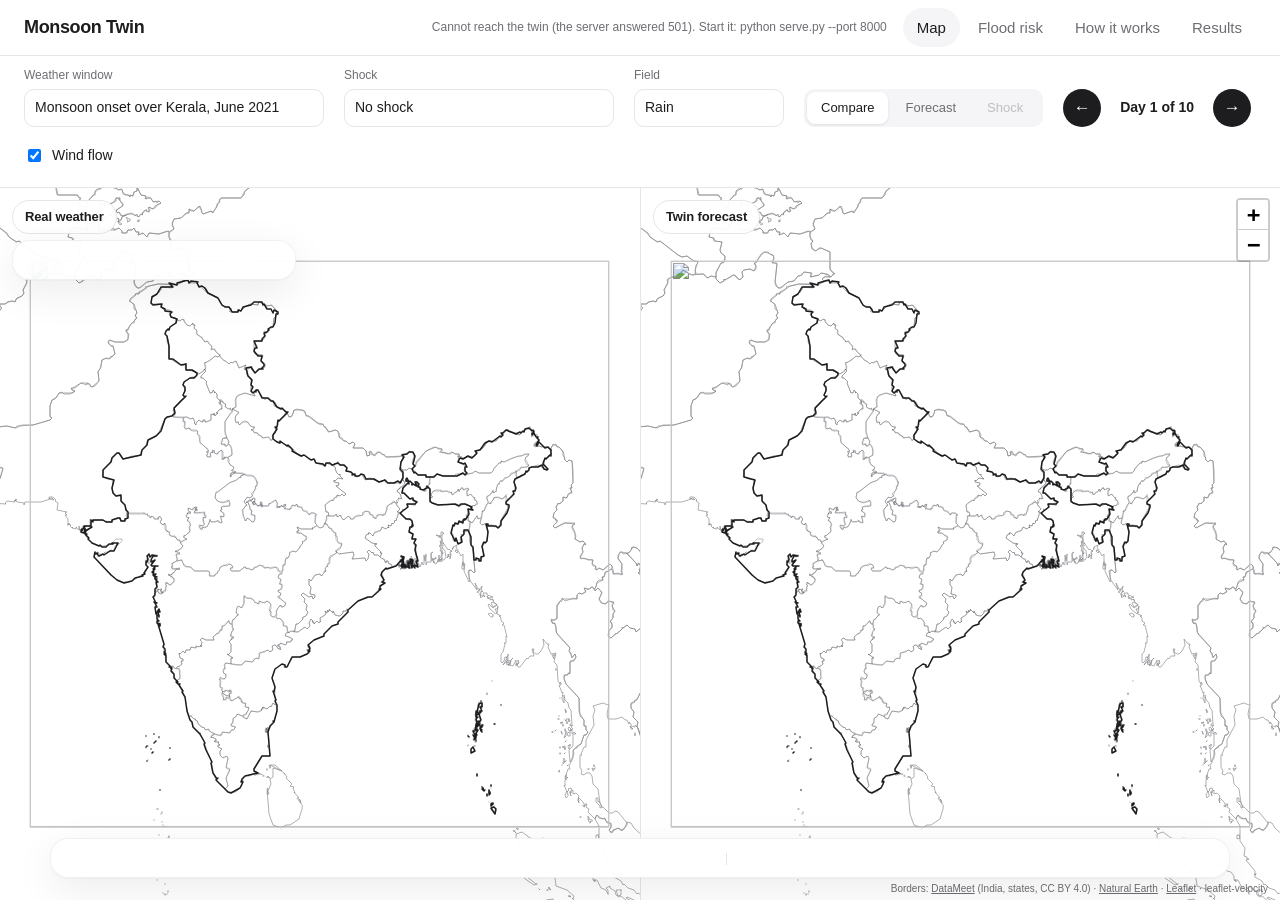
==== commit d4a2d05f: "Demo: kit-exact skill overlay on the map, flood-risk impact page Map overlay shows the organisers' s" ====
--- a/demo/index.html
+++ b/demo/index.html
@@ -13,7 +13,7 @@
 <header class="top">
   <a class="brand" href="index.html">Monsoon Twin</a>
   <div class="status" id="status" role="status"></div>
-  <nav aria-label="Pages"><a href="index.html" aria-current="page">Map</a><a href="how.html">How it works</a><a href="results.html">Results</a></nav>
+  <nav aria-label="Pages"><a href="index.html" aria-current="page">Map</a><a href="flood.html">Flood risk</a><a href="how.html">How it works</a><a href="results.html">Results</a></nav>
 </header>
 
 <div class="toolbar" role="toolbar" aria-label="Map controls">
--- a/demo/style.css
+++ b/demo/style.css
@@ -42,6 +42,9 @@
 input[type=range] { accent-color: var(--ink); width: 150px; }
 .daylabel { font-size: 14px; font-weight: 600; font-variant-numeric: tabular-nums; min-width: 92px; text-align: center; }
 .toolbar .check { display: flex; align-items: center; gap: 8px; font-size: 14px; color: var(--ink); font-weight: 400; min-height: 38px; }
+.scores { font: inherit; font-size: 14px; min-height: 38px; padding: 0 14px; border-radius: 10px; border: 1px solid var(--line);
+          background: var(--bg); color: var(--ink); cursor: pointer; transition: border-color .2s var(--ease); }
+.scores:hover { border-color: #c7c7cc; }
 .status { font-size: 12px; color: var(--muted); margin-left: auto; margin-right: 16px; font-variant-numeric: tabular-nums; }
 
 .mapwrap { flex: 1; position: relative; display: grid; grid-template-columns: 1fr; min-height: 0; }
@@ -81,7 +84,7 @@
 .stat.hot { background: #fdeceb; border-radius: 12px; padding: 4px 10px 6px; margin: -4px 0; }
 .stat.hot .v { color: #b3261e; }
 
-/* map markers: the real peak, the twin peak and the largest error */
+/* map marker: the largest change from a shock */
 .pinbox { overflow: visible; }
 .pin { position: absolute; top: -12px; left: 12px; white-space: nowrap; font-size: 12px; line-height: 1; padding: 6px 9px;
        border-radius: 999px; background: #1d1d1f; color: #fff; box-shadow: 0 4px 14px rgba(0, 0, 0, .18); font-variant-numeric: tabular-nums; }
@@ -114,6 +117,15 @@
 .tip .row b { font-weight: 600; }
 .tip .unit { font-size: 11px; color: var(--muted); text-align: right; }
 
+/* the flood scores dialog */
+dialog { width: min(1100px, calc(100% - 32px)); max-height: calc(100dvh - 48px); border: 0; border-radius: 18px; padding: 24px 28px;
+         color: var(--ink); background: var(--bg); box-shadow: 0 24px 80px rgba(0, 0, 0, .25); }
+dialog::backdrop { background: rgba(0, 0, 0, .3); }
+dialog h2 { font-size: 22px; letter-spacing: -0.02em; margin: 0 40px 8px 0; }
+dialog .close { position: absolute; top: 14px; right: 16px; width: 36px; height: 36px; border-radius: 50%; border: 0;
+                background: var(--soft); color: var(--ink); font-size: 22px; line-height: 1; cursor: pointer; }
+.tablewrap { overflow-x: auto; }
+
 /* text pages */
 .page { padding: 48px 48px 64px; max-width: 1600px; margin: 0 auto; }
 .page h1 { font-size: 44px; letter-spacing: -0.035em; line-height: 1.05; margin: 0 0 12px; font-weight: 600; }
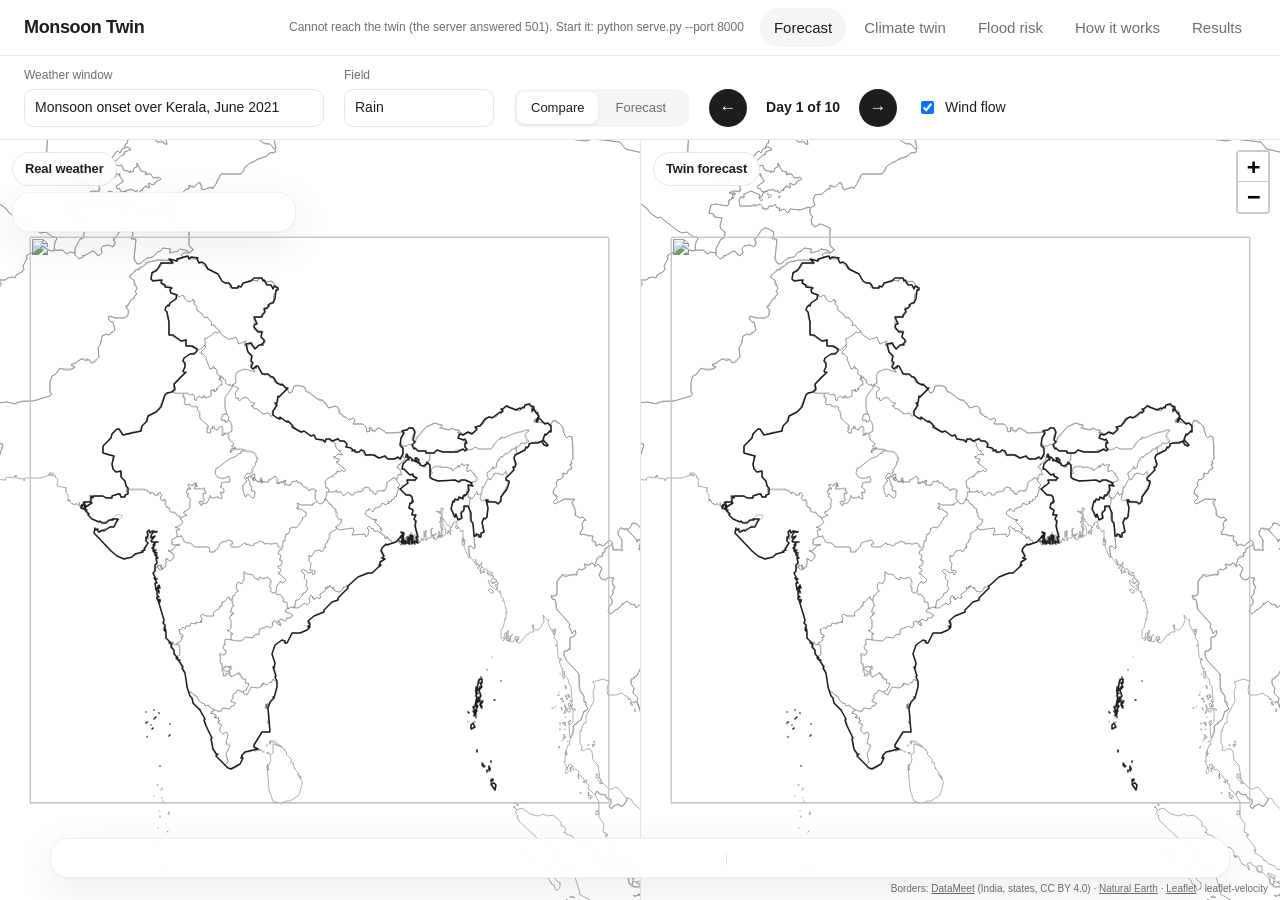
==== commit 060c327c: "Demo: separate Forecast and Climate twin pages Forecast (index.html) compares the twin with real wea" ====
--- a/demo/index.html
+++ b/demo/index.html
@@ -3,7 +3,7 @@
 <head>
 <meta charset="utf-8">
 <meta name="viewport" content="width=device-width, initial-scale=1">
-<title>Monsoon Twin · Map</title>
+<title>Monsoon Twin · Forecast</title>
 <link rel="icon" href="data:,">
 <link rel="stylesheet" href="vendor/leaflet.css">
 <link rel="stylesheet" href="vendor/leaflet-velocity.min.css">
@@ -13,19 +13,11 @@
 <header class="top">
   <a class="brand" href="index.html">Monsoon Twin</a>
   <div class="status" id="status" role="status"></div>
-  <nav aria-label="Pages"><a href="index.html" aria-current="page">Map</a><a href="flood.html">Flood risk</a><a href="how.html">How it works</a><a href="results.html">Results</a></nav>
+  <nav aria-label="Pages"><a href="index.html" aria-current="page">Forecast</a><a href="twin.html">Climate twin</a><a href="flood.html">Flood risk</a><a href="how.html">How it works</a><a href="results.html">Results</a></nav>
 </header>
 
 <div class="toolbar" role="toolbar" aria-label="Map controls">
   <label>Weather window <select id="win"></select></label>
-  <label>Shock
-    <select id="shock">
-      <option value="none">No shock</option>
-      <option value="warm_ocean">Warmer Bay of Bengal (+3 °C, +15% moisture)</option>
-      <option value="monsoon_stall">Weaker Arabian Sea wind (−40%)</option>
-      <option value="arabian_heat">Warmer Arabian Sea (+2.5 °C)</option>
-    </select>
-  </label>
   <label>Field
     <select id="field">
       <option value="1">Rain</option><option value="0">Temperature</option><option value="6">Wind speed</option>
@@ -35,7 +27,6 @@
   <div class="seg" role="group" aria-label="View">
     <button data-view="compare" aria-pressed="true">Compare</button>
     <button data-view="forecast" aria-pressed="false">Forecast</button>
-    <button data-view="shock" id="v-shock" aria-pressed="false" disabled>Shock</button>
   </div>
   <div class="dayrow">
     <button class="step" id="prev" aria-label="Previous day" title="Previous day (←)">←</button>
--- a/demo/style.css
+++ b/demo/style.css
@@ -45,6 +45,18 @@
 .scores { font: inherit; font-size: 14px; min-height: 38px; padding: 0 14px; border-radius: 10px; border: 1px solid var(--line);
           background: var(--bg); color: var(--ink); cursor: pointer; transition: border-color .2s var(--ease); }
 .scores:hover { border-color: #c7c7cc; }
+.tabs { grid-template-columns: repeat(2, auto); }
+.tabs button[aria-selected="true"] { background: var(--bg); color: var(--ink); box-shadow: 0 1px 3px rgba(0, 0, 0, .1); font-weight: 500; }
+.ladder-on .toolbar > :not(.tabs) { display: none; }      /* the map controls do nothing on the ladder tab */
+.tabpanel { position: absolute; inset: 0; z-index: 1001; overflow: auto; background: var(--bg); }   /* above Leaflet's controls */
+[data-page="flood"] #win { width: 250px; } [data-page="flood"] #shock { width: 230px; }   /* one toolbar row with the tabs */
+.tabpanel .inner { max-width: 1100px; margin: 0 auto; padding: 32px 24px 48px; }
+.tabpanel h2 { font-size: 30px; letter-spacing: -0.03em; margin: 0 0 8px; }
+.tabpanel .lede { margin-bottom: 12px; }
+.custom:not([hidden]) { display: contents; }                       /* the twin page's own-change controls */
+.amount { display: flex; align-items: center; gap: 8px; min-height: 38px; }
+#amount { width: 140px; } #amount-out { font-size: 14px; color: var(--ink); min-width: 64px; font-variant-numeric: tabular-nums; }
+#change { width: 270px; }
 .status { font-size: 12px; color: var(--muted); margin-left: auto; margin-right: 16px; font-variant-numeric: tabular-nums; }
 
 .mapwrap { flex: 1; position: relative; display: grid; grid-template-columns: 1fr; min-height: 0; }
@@ -125,6 +137,16 @@
 dialog .close { position: absolute; top: 14px; right: 16px; width: 36px; height: 36px; border-radius: 50%; border: 0;
                 background: var(--soft); color: var(--ink); font-size: 22px; line-height: 1; cursor: pointer; }
 .tablewrap { overflow-x: auto; }
+.lad { border-top: 1px solid var(--line); padding: 14px 0 6px; }
+.lad h3 { font-size: 16px; margin: 0 0 4px; letter-spacing: -0.01em; }
+.lad p { margin: 0 0 10px; font-size: 14px; color: #3a3a3c; }
+.steps { list-style: none; padding: 0; margin: 0; display: grid; grid-template-columns: repeat(7, minmax(0, 1fr)); gap: 6px; }
+.steps li { border-radius: 10px; padding: 8px 6px; text-align: center; background: var(--soft); font-size: 12px; }
+.steps li span { display: block; color: var(--muted); }
+.steps li b { display: block; font-size: 13px; margin-top: 2px; }
+.steps .lv1 { background: #fbe7a6; } .steps .lv2 { background: #f6b77a; } .steps .lv3 { background: #be192d; color: #fff; }
+.steps .lv3 span { color: rgba(255, 255, 255, .85); }
+@media (max-width: 720px) { .steps { grid-template-columns: repeat(4, minmax(0, 1fr)); } }
 
 /* text pages */
 .page { padding: 48px 48px 64px; max-width: 1600px; margin: 0 auto; }
